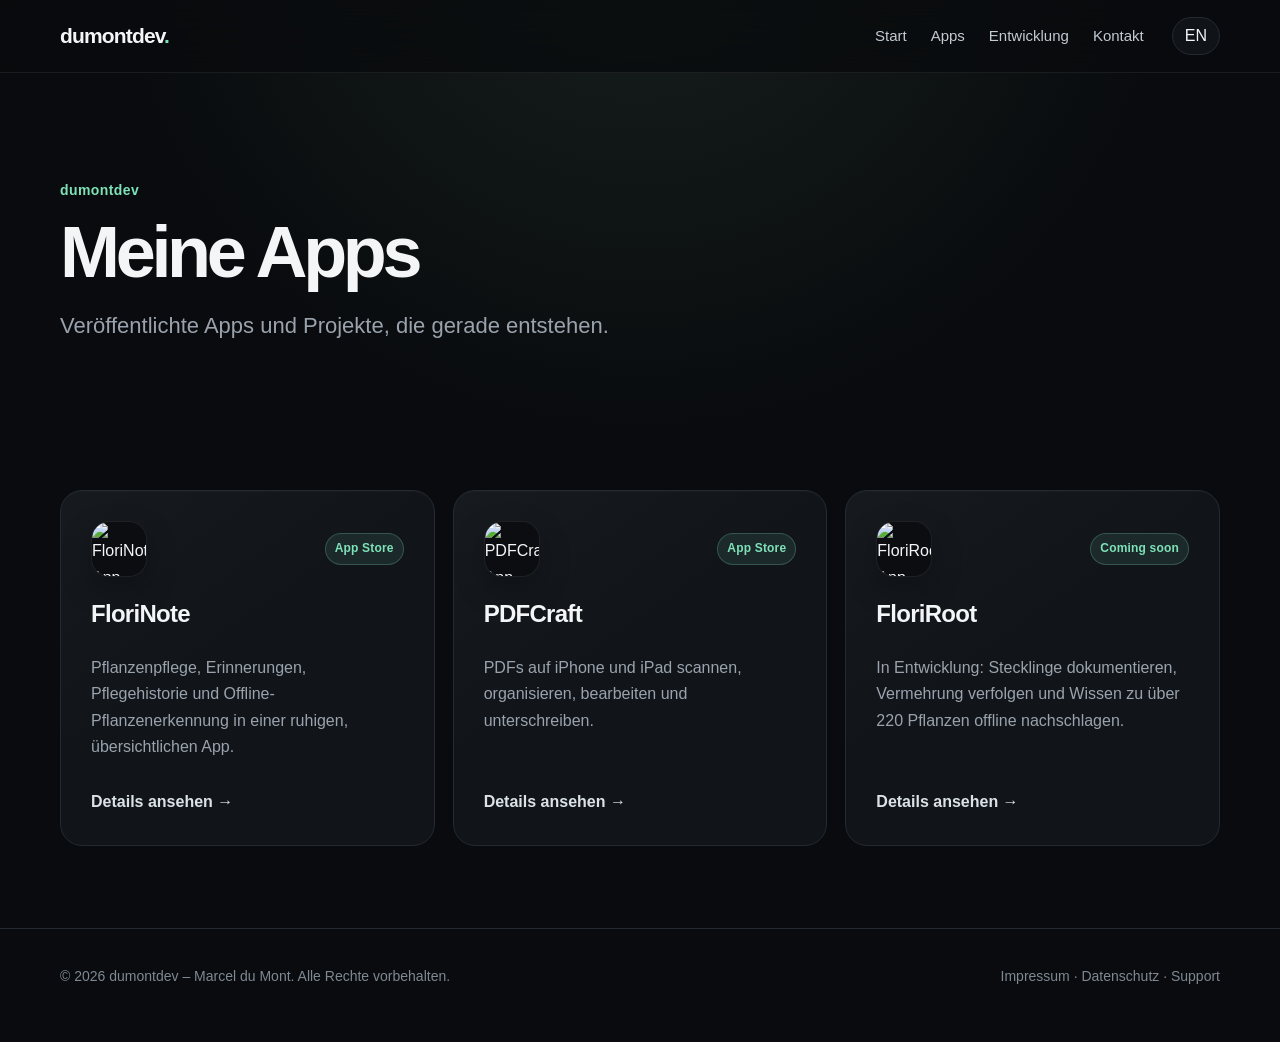
==== apps.html @ e6abe4ab "Add files via upload" ====
<!doctype html><html><head><meta charset="utf-8"><meta name="viewport" content="width=device-width,initial-scale=1"><title>Apps – dumontdev</title><link rel="stylesheet" href="styles.css"></head><body><header><nav class="wrap"><a class="brand" href="index.html">dumontdev</a><div class="navlinks"><a href="index.html" data-i18n="navHome"></a><a href="apps.html" data-i18n="navApps"></a><a href="index.html#entwicklung" data-i18n="navServices"></a><a href="mailto:support@dumontdev.de" data-i18n="navContact"></a></div><button class="lang">EN</button></nav></header><main><div class="wrap app-hero"><span class="eyebrow">dumontdev</span><h1 data-i18n="appsTitle">Meine Apps</h1><p class="lead" data-i18n="appsText"></p></div><section><div class="wrap grid"><a class="card app-card" href="florinote.html"><div class="app-card-header"><img class="app-icon" src="Images/FloriNote_AppIcon.png" alt="FloriNote App Icon"><span class="tag">App Store</span></div><h3>FloriNote</h3><p data-i18n="floriDesc"></p><span class="more" data-i18n="details"></span></a><a class="card app-card" href="pdfcraft.html"><div class="app-card-header"><img class="app-icon" src="Images/PDFCraft_AppIcon.png" alt="PDFCraft App Icon"><span class="tag">App Store</span></div><h3>PDFCraft</h3><p data-i18n="pdfDesc"></p><span class="more" data-i18n="details"></span></a><a class="card app-card" href="floriroot.html"><div class="app-card-header"><img class="app-icon" src="Images/FloriRoot_AppIcon.png" alt="FloriRoot App Icon"><span class="tag">Coming soon</span></div><h3>FloriRoot</h3><p data-i18n="rootDesc"></p><span class="more" data-i18n="details"></span></a></div></section></main><footer><div class="wrap row"><span data-i18n="footer"></span><span><a href="impressum.html">Impressum</a> · <a href="datenschutz.html">Datenschutz</a></span></div></footer><script src="script.js"></script></body></html>
---- styles.css ----
:root{
  --bg:#090b0e;--bg-soft:#0d1014;--card:#11151a;--card-hover:#151a20;
  --text:#f3f5f7;--muted:#9aa3ad;--line:#232a32;--line-strong:#313a45;
  --accent:#7ee2b8;--accent-soft:rgba(126,226,184,.10);--accent-line:rgba(126,226,184,.24);
  --warning:#e9c46a;--max:1160px;--shadow:0 22px 60px rgba(0,0,0,.24)
}
*{box-sizing:border-box}html{scroll-behavior:smooth;color-scheme:dark}body{margin:0;min-width:320px;min-height:100vh;display:flex;flex-direction:column;background:radial-gradient(circle at 50% -10%,#17211d 0,transparent 34rem),var(--bg);color:var(--text);font:16px/1.65 -apple-system,BlinkMacSystemFont,"SF Pro Text",Inter,"Segoe UI",sans-serif;-webkit-font-smoothing:antialiased}a{color:inherit;text-decoration:none}button{font:inherit}.wrap{width:min(100% - 48px,var(--max));margin-inline:auto}
header{position:sticky;top:0;z-index:50;background:rgba(9,11,14,.78);backdrop-filter:blur(18px) saturate(140%);-webkit-backdrop-filter:blur(18px) saturate(140%);border-bottom:1px solid rgba(255,255,255,.07)}nav{min-height:72px;display:flex;align-items:center;gap:28px;position:relative}.brand{font-weight:800;letter-spacing:-.04em;font-size:21px;margin-right:auto}.brand::after{content:".";color:var(--accent)}.navlinks{display:flex;align-items:center;gap:24px;color:#c3cad1;font-size:15px}.navlinks a{transition:color .2s ease}.navlinks a:hover{color:#fff}.lang,.menu-toggle{border:1px solid var(--line);background:#101419;color:var(--text);border-radius:999px;min-width:44px;height:38px;padding:0 12px;cursor:pointer;transition:.2s ease}.lang:hover,.menu-toggle:hover{border-color:var(--line-strong);background:#161b21}.menu-toggle{display:none;font-size:20px;line-height:1;padding:0 11px}
main{flex:1}
.hero{padding:clamp(78px,11vw,132px) 0 clamp(62px,8vw,92px)}.eyebrow{color:var(--accent);font-weight:700;font-size:14px;letter-spacing:.03em}.hero h1,.app-hero h1{font-weight:790;line-height:.98;letter-spacing:-.06em;text-wrap:balance}.hero h1{font-size:clamp(46px,7.5vw,86px);max-width:940px;margin:16px 0 26px}.lead{font-size:clamp(18px,2vw,22px);color:var(--muted);max-width:760px;margin:0;text-wrap:pretty}.actions{display:flex;gap:12px;flex-wrap:wrap;margin-top:34px}.btn{display:inline-flex;align-items:center;justify-content:center;min-height:46px;padding:11px 18px;border-radius:12px;border:1px solid var(--line-strong);background:#11161b;color:#edf1f4;font-weight:680;transition:transform .18s ease,background .18s ease,border-color .18s ease}.btn:hover{transform:translateY(-1px);background:#171d23;border-color:#44505d}.btn.primary{background:var(--text);color:#0b0d10;border-color:var(--text)}.btn.primary:hover{background:#dce2e6;border-color:#dce2e6}
section{padding:clamp(52px,7vw,82px) 0}.section-head{display:flex;justify-content:space-between;gap:40px;align-items:end;margin-bottom:30px}.section-head h2{font-size:clamp(30px,4vw,40px);line-height:1.1;letter-spacing:-.045em;margin:0}.section-head p{color:var(--muted);max-width:610px;margin:0}.grid{display:grid;grid-template-columns:repeat(3,minmax(0,1fr));gap:18px}.card{background:linear-gradient(145deg,rgba(255,255,255,.025),transparent 45%),var(--card);border:1px solid var(--line);border-radius:22px;padding:clamp(22px,3vw,30px);min-width:0;box-shadow:0 1px 0 rgba(255,255,255,.02) inset;transition:transform .2s ease,border-color .2s ease,background .2s ease}.app-card:hover{transform:translateY(-3px);border-color:#37424d;background:var(--card-hover)}.card h2{margin-top:0;letter-spacing:-.035em}.card h3{font-size:24px;line-height:1.2;margin:13px 0 10px;letter-spacing:-.03em}.card p{color:var(--muted);margin-bottom:0}.tag{display:inline-flex;align-items:center;width:max-content;max-width:100%;font-size:12px;padding:5px 9px;border-radius:999px;background:var(--accent-soft);border:1px solid var(--accent-line);color:var(--accent);font-weight:720;letter-spacing:.015em}.app-card{display:flex;flex-direction:column;min-height:260px}.app-card .more{margin-top:auto;padding-top:28px;font-weight:680;color:#dce3e8}.app-card-header{display:flex;align-items:center;justify-content:space-between;gap:16px;margin-bottom:10px}.app-icon{display:block;width:56px;height:56px;border-radius:18px;object-fit:cover;border:1px solid rgba(255,255,255,.08);box-shadow:0 12px 30px rgba(0,0,0,.28);background:#0b0d10}.hero-app-icon{width:88px;height:88px;border-radius:24px;border:1px solid rgba(255,255,255,.08);object-fit:cover;box-shadow:0 18px 40px rgba(0,0,0,.28);background:#0b0d10}.app-hero-top{display:flex;align-items:center;gap:20px;margin-bottom:18px}.app-hero-copy{display:flex;flex-direction:column;gap:10px}.service{display:grid;grid-template-columns:minmax(0,1.35fr) minmax(260px,.65fr);gap:18px}.price{font-size:clamp(40px,5vw,54px);font-weight:790;line-height:1;letter-spacing:-.055em}.small{font-size:14px;color:var(--muted)}
.app-hero{padding:clamp(68px,9vw,104px) 0 clamp(42px,6vw,64px)}.app-hero h1{font-size:clamp(48px,7vw,72px);margin:14px 0 20px}.feature-grid{display:grid;grid-template-columns:repeat(2,minmax(0,1fr));gap:0 34px;border-top:1px solid var(--line)}.feature{padding:28px 0;border-bottom:1px solid var(--line)}.feature h3{font-size:20px;margin:0 0 7px;letter-spacing:-.025em}.feature p{color:var(--muted);margin:0;max-width:500px}.legal{max-width:820px}.legal p{color:#c4cbd2}.legal strong{color:#fff}.legal a{color:var(--accent)}.notice{background:rgba(233,196,106,.08);border:1px solid rgba(233,196,106,.25);border-radius:14px;padding:15px 17px;color:#d9c78f;margin-top:24px}
footer{border-top:1px solid var(--line);padding:36px 0 54px;color:#7f8993;font-size:14px}footer .row{display:flex;justify-content:space-between;gap:20px;flex-wrap:wrap}footer a:hover{color:#fff}
@media(max-width:820px){.wrap{width:min(100% - 36px,var(--max))}nav{min-height:64px;gap:10px}.menu-toggle{display:inline-flex;align-items:center;justify-content:center;order:2}.lang{order:3}.navlinks{display:none;position:absolute;left:0;right:0;top:calc(100% + 1px);padding:10px;background:#0d1115;border:1px solid var(--line);border-radius:0 0 16px 16px;box-shadow:var(--shadow);flex-direction:column;align-items:stretch;gap:2px}.navlinks.open{display:flex}.navlinks a{padding:12px 14px;border-radius:10px}.navlinks a:hover{background:#151a20}.hero{padding-top:72px}.section-head{display:block}.section-head p{margin-top:10px}.grid,.service{grid-template-columns:1fr}.app-card{min-height:220px}.feature-grid{grid-template-columns:1fr}.service .card{min-height:0}}
@media(max-width:520px){.wrap{width:min(100% - 28px,var(--max))}.hero h1{font-size:clamp(42px,13vw,58px)}.actions{display:grid;grid-template-columns:1fr}.btn{width:100%}.card{border-radius:18px}.app-hero h1{font-size:46px}.feature{padding:24px 0}footer .row{display:grid}.price{font-size:44px}}
@media(prefers-reduced-motion:reduce){html{scroll-behavior:auto}*,*::before,*::after{transition:none!important}}
.service-expanded{grid-template-columns:repeat(3,minmax(0,1fr));align-items:stretch}.service-expanded .card{height:100%}.stack-list{display:flex;flex-wrap:wrap;gap:8px;margin:18px 0 20px}.stack-list span{padding:7px 10px;border:1px solid var(--line-strong);border-radius:10px;color:#dbe2e7;background:#0e1318;font-size:13px;font-weight:650}
@media(max-width:820px){.service-expanded{grid-template-columns:1fr}}
.service-expanded .btn{margin-top:18px}
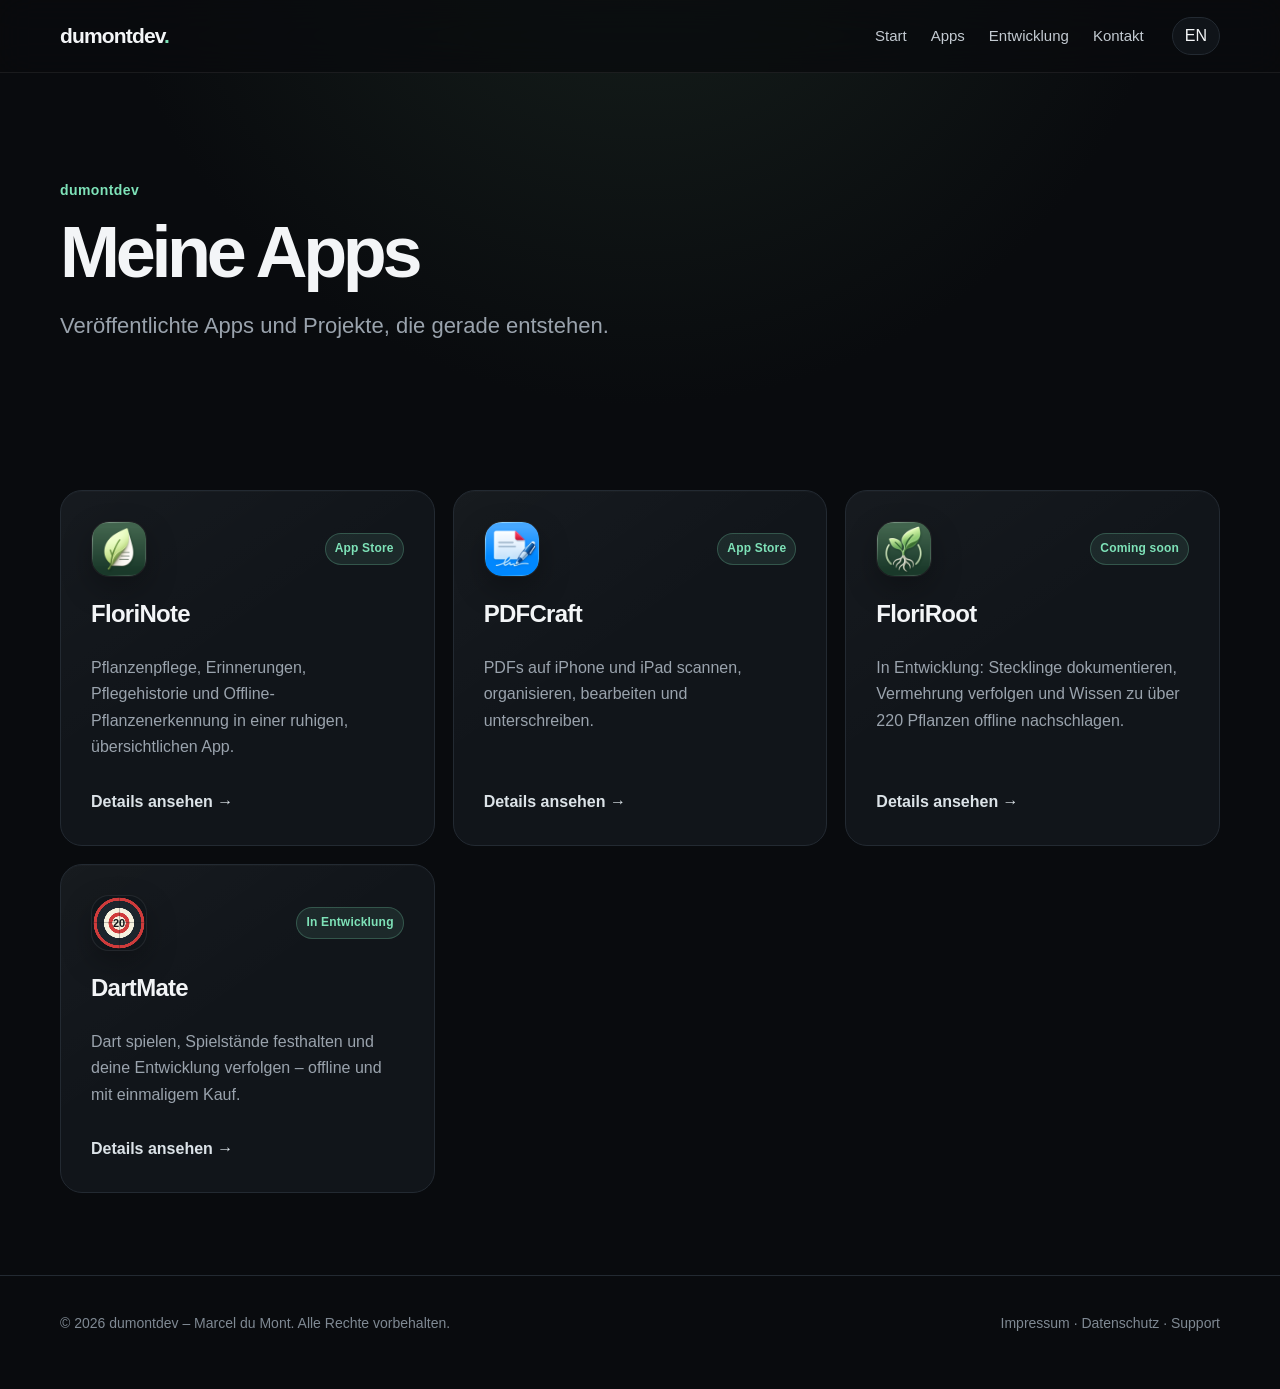
==== commit 311c67bf: "Add files via upload" ====
--- a/apps.html
+++ b/apps.html
@@ -1 +1 @@
-<!doctype html><html><head><meta charset="utf-8"><meta name="viewport" content="width=device-width,initial-scale=1"><title>Apps – dumontdev</title><link rel="stylesheet" href="styles.css"></head><body><header><nav class="wrap"><a class="brand" href="index.html">dumontdev</a><div class="navlinks"><a href="index.html" data-i18n="navHome"></a><a href="apps.html" data-i18n="navApps"></a><a href="index.html#entwicklung" data-i18n="navServices"></a><a href="mailto:support@dumontdev.de" data-i18n="navContact"></a></div><button class="lang">EN</button></nav></header><main><div class="wrap app-hero"><span class="eyebrow">dumontdev</span><h1 data-i18n="appsTitle">Meine Apps</h1><p class="lead" data-i18n="appsText"></p></div><section><div class="wrap grid"><a class="card app-card" href="florinote.html"><div class="app-card-header"><img class="app-icon" src="Images/FloriNote_AppIcon.png" alt="FloriNote App Icon"><span class="tag">App Store</span></div><h3>FloriNote</h3><p data-i18n="floriDesc"></p><span class="more" data-i18n="details"></span></a><a class="card app-card" href="pdfcraft.html"><div class="app-card-header"><img class="app-icon" src="Images/PDFCraft_AppIcon.png" alt="PDFCraft App Icon"><span class="tag">App Store</span></div><h3>PDFCraft</h3><p data-i18n="pdfDesc"></p><span class="more" data-i18n="details"></span></a><a class="card app-card" href="floriroot.html"><div class="app-card-header"><img class="app-icon" src="Images/FloriRoot_AppIcon.png" alt="FloriRoot App Icon"><span class="tag">Coming soon</span></div><h3>FloriRoot</h3><p data-i18n="rootDesc"></p><span class="more" data-i18n="details"></span></a></div></section></main><footer><div class="wrap row"><span data-i18n="footer"></span><span><a href="impressum.html">Impressum</a> · <a href="datenschutz.html">Datenschutz</a></span></div></footer><script src="script.js"></script></body></html>
+<!doctype html><html><head><meta charset="utf-8"><meta name="viewport" content="width=device-width,initial-scale=1"><title>Apps – dumontdev</title><link rel="stylesheet" href="styles.css"></head><body><header><nav class="wrap"><a class="brand" href="index.html">dumontdev</a><div class="navlinks"><a href="index.html" data-i18n="navHome"></a><a href="apps.html" data-i18n="navApps"></a><a href="index.html#entwicklung" data-i18n="navServices"></a><a href="mailto:support@dumontdev.de" data-i18n="navContact"></a></div><button class="lang">EN</button></nav></header><main><div class="wrap app-hero"><span class="eyebrow">dumontdev</span><h1 data-i18n="appsTitle">Meine Apps</h1><p class="lead" data-i18n="appsText"></p></div><section><div class="wrap grid"><a class="card app-card" href="florinote.html"><div class="app-card-header"><img class="app-icon" src="Images/FloriNote_AppIcon.png" alt="FloriNote App Icon"><span class="tag">App Store</span></div><h3>FloriNote</h3><p data-i18n="floriDesc"></p><span class="more" data-i18n="details"></span></a><a class="card app-card" href="pdfcraft.html"><div class="app-card-header"><img class="app-icon" src="Images/PDFCraft_AppIcon.png" alt="PDFCraft App Icon"><span class="tag">App Store</span></div><h3>PDFCraft</h3><p data-i18n="pdfDesc"></p><span class="more" data-i18n="details"></span></a><a class="card app-card" href="floriroot.html"><div class="app-card-header"><img class="app-icon" src="Images/FloriRoot_AppIcon.png" alt="FloriRoot App Icon"><span class="tag">Coming soon</span></div><h3>FloriRoot</h3><p data-i18n="rootDesc"></p><span class="more" data-i18n="details"></span></a><a class="card app-card" href="dartmate.html"><div class="app-card-header"><div class="app-icon dartmate-mark" aria-label="DartMate App Icon"><span>20</span></div><span class="tag" data-i18n="dartStatus">In development</span></div><h3>DartMate</h3><p data-i18n="dartDesc"></p><span class="more" data-i18n="details"></span></a></div></section></main><footer><div class="wrap row"><span data-i18n="footer"></span><span><a href="impressum.html">Impressum</a> · <a href="datenschutz.html">Datenschutz</a></span></div></footer><script src="script.js"></script></body></html>
--- a/styles.css
+++ b/styles.css
@@ -17,3 +17,5 @@
 .service-expanded{grid-template-columns:repeat(3,minmax(0,1fr));align-items:stretch}.service-expanded .card{height:100%}.stack-list{display:flex;flex-wrap:wrap;gap:8px;margin:18px 0 20px}.stack-list span{padding:7px 10px;border:1px solid var(--line-strong);border-radius:10px;color:#dbe2e7;background:#0e1318;font-size:13px;font-weight:650}
 @media(max-width:820px){.service-expanded{grid-template-columns:1fr}}
 .service-expanded .btn{margin-top:18px}
+.dartmate-mark{position:relative;display:grid;place-items:center;overflow:hidden;background:radial-gradient(circle,#f5f1df 0 17%,#cf3b3b 18% 27%,#f5f1df 28% 39%,#1c252d 40% 58%,#cf3b3b 59% 66%,#10151a 67%);color:#14181c;font-size:13px;font-weight:850}.dartmate-mark::before,.dartmate-mark::after{content:"";position:absolute;background:rgba(20,24,28,.28)}.dartmate-mark::before{width:1px;height:100%}.dartmate-mark::after{width:100%;height:1px}.dartmate-mark span{position:relative;z-index:1;font-size:11px}
+.dartboard{width:min(280px,65vw);aspect-ratio:1;border-radius:50%;margin:26px 0 6px;background:radial-gradient(circle,#f5f1df 0 7%,#171c22 7.5% 13%,#d44b4b 13.5% 18%,#f5f1df 18.5% 31%,#171c22 31.5% 45%,#d44b4b 45.5% 51%,#f5f1df 51.5% 67%,#171c22 67.5% 83%,#d44b4b 83.5% 89%,#11161b 89.5%);border:10px solid #252d34;box-shadow:0 18px 40px rgba(0,0,0,.3),0 0 0 1px #47515b;display:grid;place-items:center;color:#12171b;font-size:28px;font-weight:850}.dartboard span{background:#f5f1df;border-radius:50%;width:34px;height:34px;display:grid;place-items:center;font-size:13px}.mode-list{display:flex;flex-wrap:wrap;gap:9px;margin-top:20px}.mode-list span{padding:8px 11px;border:1px solid var(--line-strong);border-radius:10px;color:#dbe2e7;background:#0e1318;font-size:13px;font-weight:650}
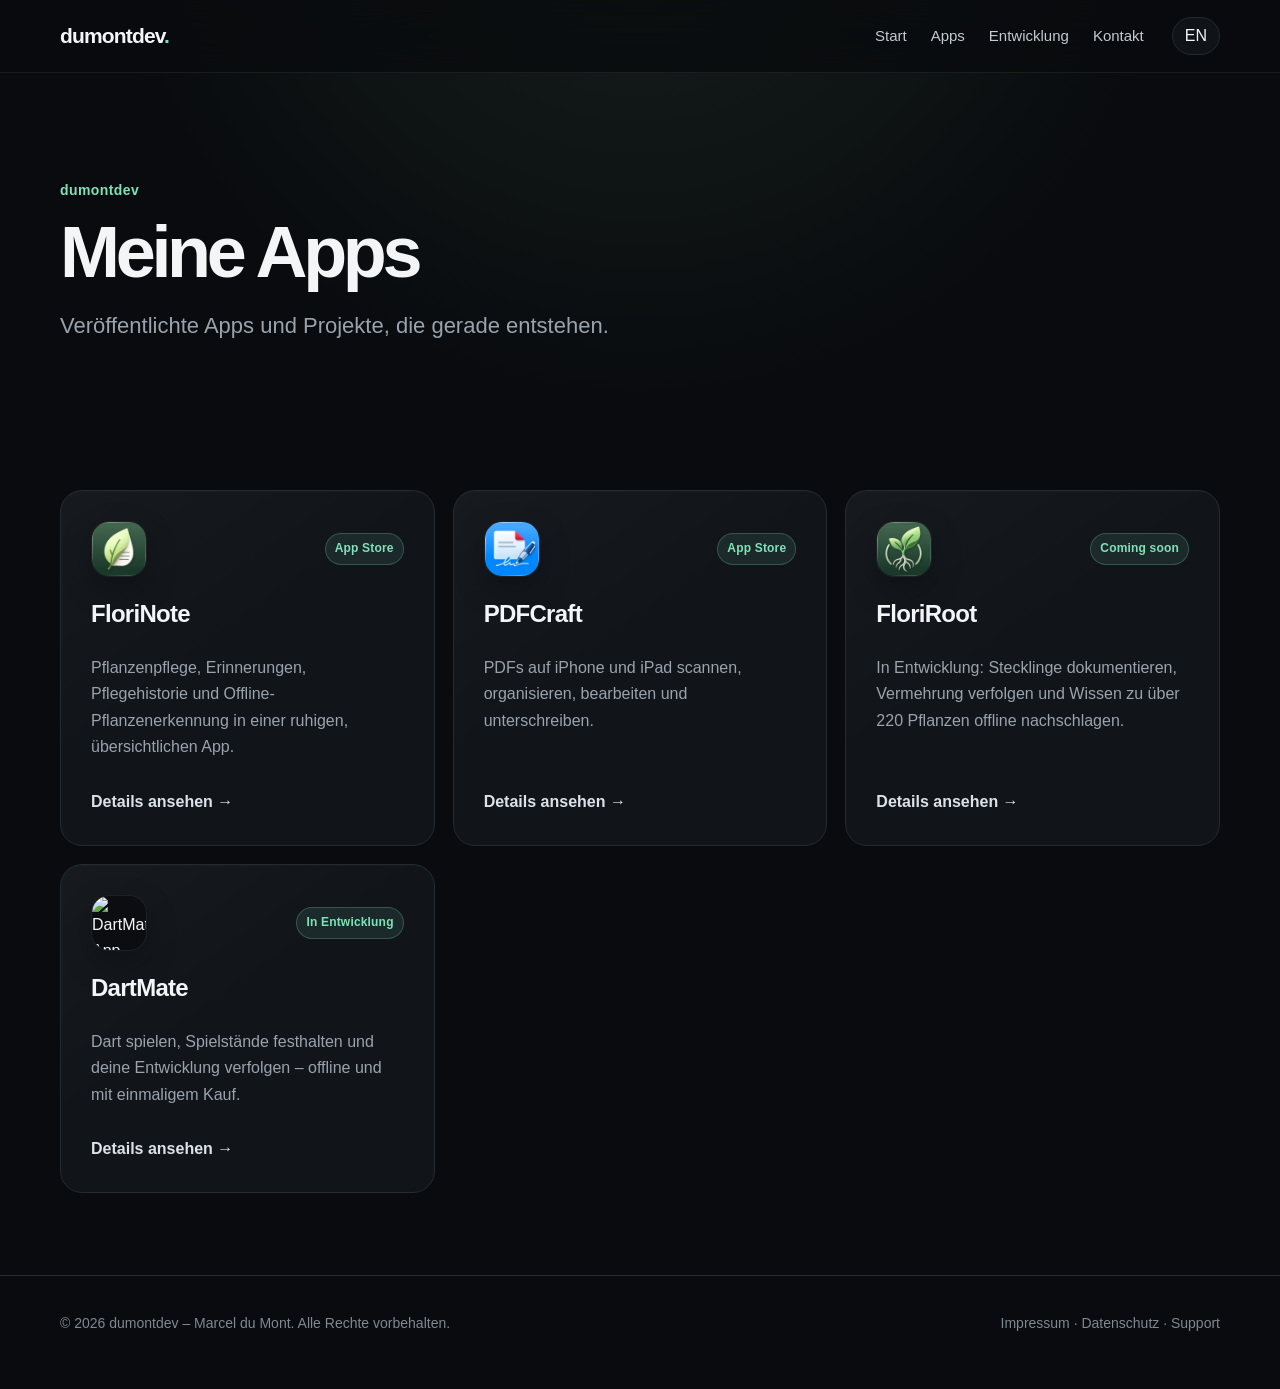
==== commit 48c6a3ed: "Add files via upload" ====
--- a/apps.html
+++ b/apps.html
@@ -1 +1 @@
-<!doctype html><html><head><meta charset="utf-8"><meta name="viewport" content="width=device-width,initial-scale=1"><title>Apps – dumontdev</title><link rel="stylesheet" href="styles.css"></head><body><header><nav class="wrap"><a class="brand" href="index.html">dumontdev</a><div class="navlinks"><a href="index.html" data-i18n="navHome"></a><a href="apps.html" data-i18n="navApps"></a><a href="index.html#entwicklung" data-i18n="navServices"></a><a href="mailto:support@dumontdev.de" data-i18n="navContact"></a></div><button class="lang">EN</button></nav></header><main><div class="wrap app-hero"><span class="eyebrow">dumontdev</span><h1 data-i18n="appsTitle">Meine Apps</h1><p class="lead" data-i18n="appsText"></p></div><section><div class="wrap grid"><a class="card app-card" href="florinote.html"><div class="app-card-header"><img class="app-icon" src="Images/FloriNote_AppIcon.png" alt="FloriNote App Icon"><span class="tag">App Store</span></div><h3>FloriNote</h3><p data-i18n="floriDesc"></p><span class="more" data-i18n="details"></span></a><a class="card app-card" href="pdfcraft.html"><div class="app-card-header"><img class="app-icon" src="Images/PDFCraft_AppIcon.png" alt="PDFCraft App Icon"><span class="tag">App Store</span></div><h3>PDFCraft</h3><p data-i18n="pdfDesc"></p><span class="more" data-i18n="details"></span></a><a class="card app-card" href="floriroot.html"><div class="app-card-header"><img class="app-icon" src="Images/FloriRoot_AppIcon.png" alt="FloriRoot App Icon"><span class="tag">Coming soon</span></div><h3>FloriRoot</h3><p data-i18n="rootDesc"></p><span class="more" data-i18n="details"></span></a><a class="card app-card" href="dartmate.html"><div class="app-card-header"><div class="app-icon dartmate-mark" aria-label="DartMate App Icon"><span>20</span></div><span class="tag" data-i18n="dartStatus">In development</span></div><h3>DartMate</h3><p data-i18n="dartDesc"></p><span class="more" data-i18n="details"></span></a></div></section></main><footer><div class="wrap row"><span data-i18n="footer"></span><span><a href="impressum.html">Impressum</a> · <a href="datenschutz.html">Datenschutz</a></span></div></footer><script src="script.js"></script></body></html>
+<!doctype html><html><head><meta charset="utf-8"><meta name="viewport" content="width=device-width,initial-scale=1"><title>Apps – dumontdev</title><link rel="stylesheet" href="styles.css"></head><body><header><nav class="wrap"><a class="brand" href="index.html">dumontdev</a><div class="navlinks"><a href="index.html" data-i18n="navHome"></a><a href="apps.html" data-i18n="navApps"></a><a href="index.html#entwicklung" data-i18n="navServices"></a><a href="mailto:support@dumontdev.de" data-i18n="navContact"></a></div><button class="lang">EN</button></nav></header><main><div class="wrap app-hero"><span class="eyebrow">dumontdev</span><h1 data-i18n="appsTitle">Meine Apps</h1><p class="lead" data-i18n="appsText"></p></div><section><div class="wrap grid"><a class="card app-card" href="florinote.html"><div class="app-card-header"><img class="app-icon" src="Images/FloriNote_AppIcon.png" alt="FloriNote App Icon"><span class="tag">App Store</span></div><h3>FloriNote</h3><p data-i18n="floriDesc"></p><span class="more" data-i18n="details"></span></a><a class="card app-card" href="pdfcraft.html"><div class="app-card-header"><img class="app-icon" src="Images/PDFCraft_AppIcon.png" alt="PDFCraft App Icon"><span class="tag">App Store</span></div><h3>PDFCraft</h3><p data-i18n="pdfDesc"></p><span class="more" data-i18n="details"></span></a><a class="card app-card" href="floriroot.html"><div class="app-card-header"><img class="app-icon" src="Images/FloriRoot_AppIcon.png" alt="FloriRoot App Icon"><span class="tag">Coming soon</span></div><h3>FloriRoot</h3><p data-i18n="rootDesc"></p><span class="more" data-i18n="details"></span></a><a class="card app-card" href="dartmate.html"><div class="app-card-header"><img class="app-icon" src="Images/DartMate_AppIcon.png" alt="DartMate App Icon"><span class="tag" data-i18n="dartStatus">In development</span></div><h3>DartMate</h3><p data-i18n="dartDesc"></p><span class="more" data-i18n="details"></span></a></div></section></main><footer><div class="wrap row"><span data-i18n="footer"></span><span><a href="impressum.html">Impressum</a> · <a href="datenschutz.html">Datenschutz</a></span></div></footer><script src="script.js"></script></body></html>
